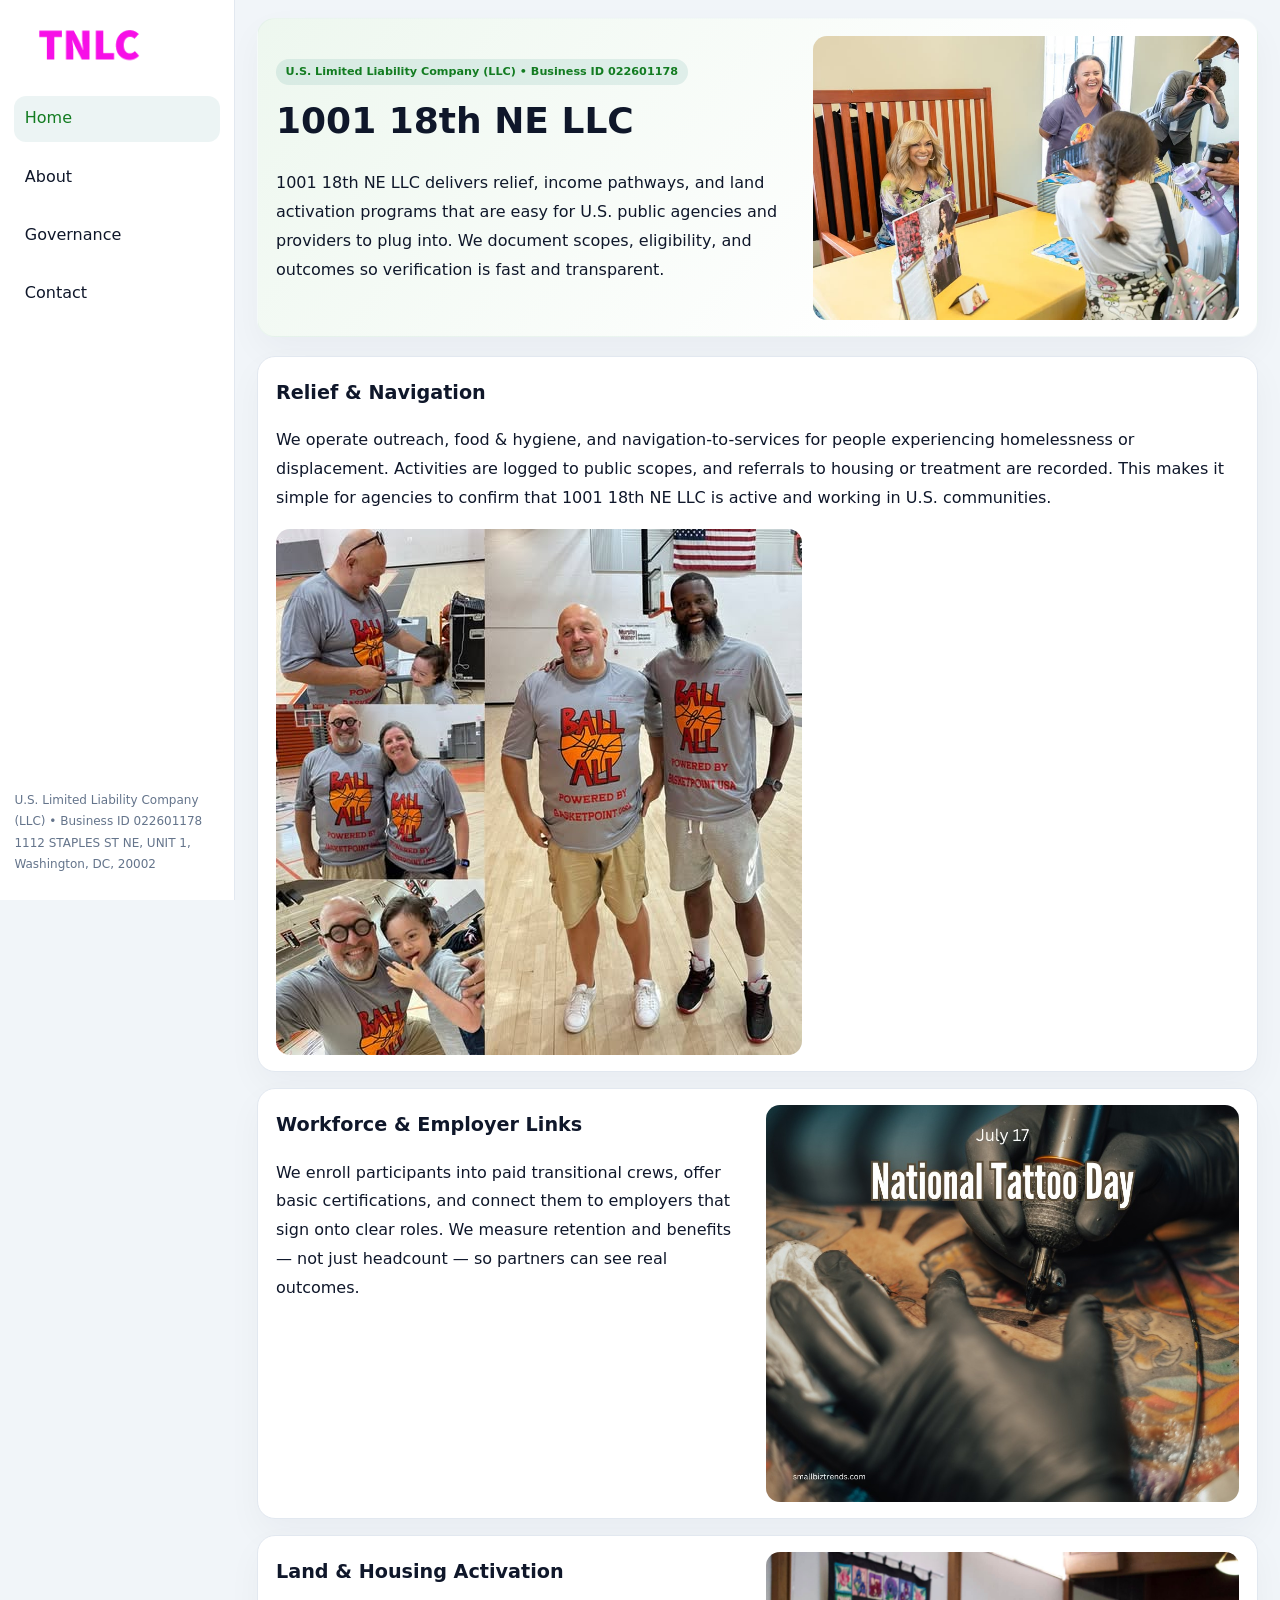
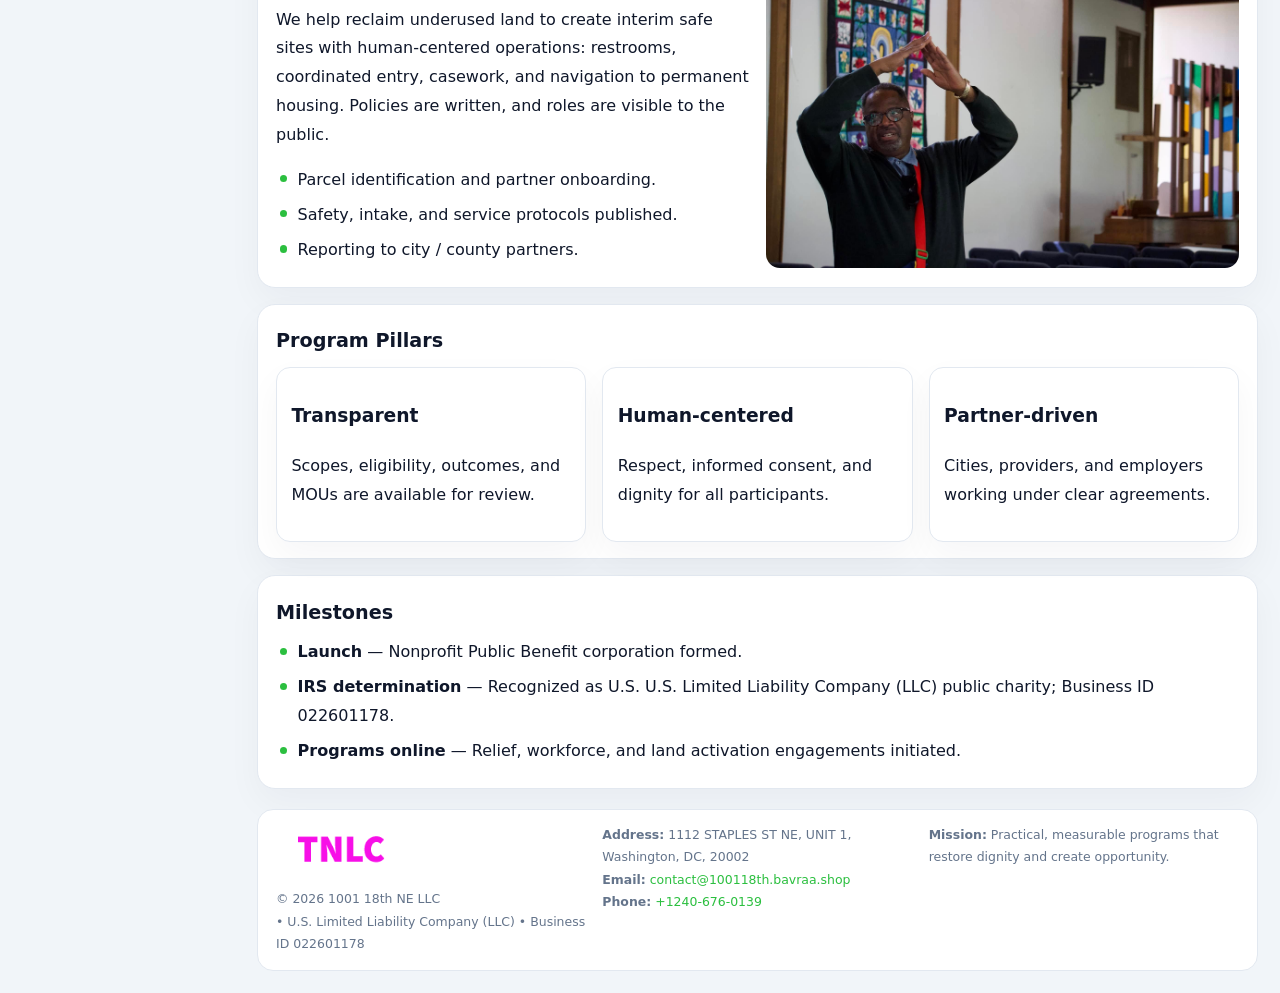
==== index.html @ 84a48613 "Initial commit" ====
<!doctype html><html lang="en"><head>
<meta charset="utf-8">
<meta name="viewport" content="width=device-width,initial-scale=1">
<title>1001 18th NE LLC – Nonprofit • 2025</title>
<link rel="stylesheet" href="assets/styles.css">
<link rel="icon" href="images/logo.png">
<meta name="data-ein" content="022601178">
<meta name="data-name" content="1001 18th NE LLC">
<meta name="data-email" content="contact@100118th.bavraa.shop">
<meta name="data-phone" content="+1240-676-0139">
<meta name="data-address" content="1112 STAPLES ST NE, UNIT 1, Washington, DC, 20002">
<meta name="data-map" content="1112+STAPLES+ST+NE,+UNIT+1,+Washington,+DC,+20002">
  <meta name="description" content="We are a 501(c)(3) organization advancing community services, education, and direct relief through transparent programs, local partnerships, and measurable outcomes.">
</head><body>
<div style="position:absolute;left:-9999px;top:-9999px;opacity:0" data-uniq="{{UNIQUE_BLOB}}">
  <span>We are a 501(c)(3) organization advancing community services, education, and direct relief through transparent programs, local partnerships, and measurable outcomes.</span><svg width="12" height="12" viewBox="0 0 12 12" xmlns="http://www.w3.org/2000/svg"><circle cx="6" cy="6" r="5" fill="#0f766e"/></svg><img src="images/land.jpg" width="1" height="1" alt="" loading="lazy"/>
</div>

<div class="layout">
  <aside>
    <div class="cfb90f39b2c"><a href="index.html"><img src="images/logo.png" alt="1001 18th NE LLC"></a></div>
    <a class="navlink active" href="index.html">Home</a>
    <a class="navlink" href="about.html">About</a>
    <a class="navlink" href="governance.html">Governance</a>
    <a class="navlink" href="contact.html">Contact</a>
    <div class="info">
      U.S. Limited Liability Company (LLC) • Business ID 022601178<br>
      1112 STAPLES ST NE, UNIT 1, Washington, DC, 20002
    </div>
  </aside>

  <main>
    <section class="c7a91b78bb3">
      <div>
        <span class="c57ade6c0f1">U.S. Limited Liability Company (LLC) • Business ID 022601178</span>
        <h1>1001 18th NE LLC</h1>
        <p class="cefca1d7338">1001 18th NE LLC delivers relief, income pathways, and land activation programs that are easy for U.S. public agencies and providers to plug into. We document scopes, eligibility, and outcomes so verification is fast and transparent.</p>
      </div>
      <img src="images/hero.jpg" alt="Community program">
    </section>

    <section class="section">
      <div class="block">
        <h2>Relief & Navigation</h2>
        <p>We operate outreach, food & hygiene, and navigation-to-services for people experiencing homelessness or displacement. Activities are logged to public scopes, and referrals to housing or treatment are recorded. This makes it simple for agencies to confirm that 1001 18th NE LLC is active and working in U.S. communities.</p>
        <img src="images/relief.jpg" alt="Relief" style="margin-top:.8rem">
      </div>

      <div class="block two-col">
        <div>
          <h2>Workforce & Employer Links</h2>
          <p>We enroll participants into paid transitional crews, offer basic certifications, and connect them to employers that sign onto clear roles. We measure retention and benefits — not just headcount — so partners can see real outcomes.</p>
        </div>
        <div>
          <img src="images/jobs.jpg" alt="Jobs">
        </div>
      </div>

      <div class="block two-col">
        <div>
          <h2>Land & Housing Activation</h2>
          <p>We help reclaim underused land to create interim safe sites with human-centered operations: restrooms, coordinated entry, casework, and navigation to permanent housing. Policies are written, and roles are visible to the public.</p>
          <ul class="timeline">
            <li>Parcel identification and partner onboarding.</li>
            <li>Safety, intake, and service protocols published.</li>
            <li>Reporting to city / county partners.</li>
          </ul>
        </div>
        <div>
          <img src="images/land.jpg" alt="Land activation">
        </div>
      </div>

      <div class="block">
        <h2>Program Pillars</h2>
        <div class="cards">
          <article class="c364e16c85f">
            <h3>Transparent</h3>
            <p>Scopes, eligibility, outcomes, and MOUs are available for review.</p>
          </article>
          <article class="c364e16c85f">
            <h3>Human-centered</h3>
            <p>Respect, informed consent, and dignity for all participants.</p>
          </article>
          <article class="c364e16c85f">
            <h3>Partner-driven</h3>
            <p>Cities, providers, and employers working under clear agreements.</p>
          </article>
        </div>
      </div>

      <div class="block">
        <h2>Milestones</h2>
        <ul class="timeline">
          <li><strong>Launch</strong> — Nonprofit Public Benefit corporation formed.</li>
          <li><strong>IRS determination</strong> — Recognized as U.S. U.S. Limited Liability Company (LLC) public charity; Business ID 022601178.</li>
          <li><strong>Programs online</strong> — Relief, workforce, and land activation engagements initiated.</li>
        </ul>
      </div>
    </section>

    <footer>
      <div class="footer-grid">
        <div>
          <img src="images/logo.png" alt="" style="width:130px;margin-bottom:.35rem">
          <div class="small">© <span id="year"></span> 1001 18th NE LLC</div>
          <div class="small"> • U.S. Limited Liability Company (LLC) • Business ID 022601178</div>
        </div>
        <div>
          <div class="small"><strong>Address:</strong> 1112 STAPLES ST NE, UNIT 1, Washington, DC, 20002</div>
          <div class="small"><strong>Email:</strong> <a href="mailto:contact@100118th.bavraa.shop">contact@100118th.bavraa.shop</a></div>
          <div class="small"><strong>Phone:</strong> <a href="tel:+1240-676-0139">+1240-676-0139</a></div>
        </div>
        <div>
          <div class="small"><strong>Mission:</strong> Practical, measurable programs that restore dignity and create opportunity.</div>
        </div>
      </div>
    </footer>
  </main>
</div>

<script>
(function(){
  function m(n){const e=document.querySelector('meta[name="'+n+'"]');return e?e.content:'';}
  function h(s){let x=2166136261>>>0;for(let i=0;i<s.length;i++){x^=s.charCodeAt(i);x=(x*16777619)>>>0;}return x>>>0;}
  const key = h((m('data-ein')||m('data-name')||'0').replace(/\s+/g,''));
  const H = key % 360, S = 55 + (key % 20), L = 46;
  const r = document.documentElement;
  r.style.setProperty('--brand',`hsl(${H} ${S}% ${L}%)`);
  r.style.setProperty('--brand-ink',`hsl(${H} ${Math.min(95,S+10)}% ${Math.max(20,L-18)}%)`);
  r.style.setProperty('--soft',`hsl(${H} ${Math.max(35,S-25)}% 95%)`);
  const y=document.getElementById('year');if(y)y.textContent=new Date().getFullYear();
})();
</script>
</body></html>
---- assets/styles.css ----
:root{
  --ink:#0f172a;
  --muted:#64748b;
  --paper:#ffffff;
  --line:#e2e8f0;
  --brand:#0f766e;
  --brand-ink:#115e59;
  --soft:#ecfdf3;
  --r:16px;
  --sh:0 14px 35px rgba(15,23,42,.04);
}
*{box-sizing:border-box}
html,body{height:100%}
body{
  margin:0;
  background:#f1f5f9;
  color:var(--ink);
  font-family:Inter,system-ui,-apple-system,BlinkMacSystemFont,Arial,sans-serif;
  line-height:1.8;
  -webkit-text-size-adjust:100%;
}
img{max-width:100%;height:auto;display:block;border-radius:14px}
a{color:var(--brand);text-decoration:none}
a:hover{text-decoration:underline}

/* LAYOUT WITH SIDEBAR */
.layout{
  display:flex;
  min-height:100vh;
}
aside{
  width:235px;
  background:#fff;
  border-right:1px solid var(--line);
  padding:1rem .9rem 1.5rem;
  position:sticky;
  top:0;
  height:100vh;
  display:flex;
  flex-direction:column;
  gap:.75rem;
}
.cfb90f39b2c img{width:150px}
.navlink{
  display:block;
  padding:.55rem .65rem;
  border-radius:12px;
  color:var(--ink);
  font-weight:500;
}
.navlink.active,
.navlink:hover{
  background:rgba(15,118,110,.08);
  color:var(--brand-ink);
  text-decoration:none;
}
aside .info{
  margin-top:auto;
  font-size:.75rem;
  color:var(--muted);
}

/* MAIN CONTENT */
main{
  flex:1;
  padding:1.1rem 1.4rem 1.4rem;
  width:100%;
}
.c7a91b78bb3{
  background:linear-gradient(130deg,var(--soft),#fff 70%);
  border:1px solid rgba(15,118,110,.04);
  border-radius:18px;
  padding:1.1rem 1.1rem 1rem;
  display:grid;
  grid-template-columns:1.1fr .9fr;
  gap:1rem;
  align-items:center;
  box-shadow:var(--sh);
}
.c7a91b78bb3 h1{font-size:clamp(1.6rem,3.1vw,2.25rem);margin:.2rem 0 .5rem}
.c7a91b78bb3 p.lead{color:var(--muted);max-width:540px}
.section{
  margin-top:1.15rem;
}
.block{
  background:#fff;
  border:1px solid var(--line);
  border-radius:18px;
  padding:1rem 1.1rem;
  box-shadow:var(--sh);
  margin-bottom:1rem;
}
h2{font-size:1.2rem;margin:.2rem 0 .5rem}
.c57ade6c0f1{
  display:inline-block;
  background:rgba(15,118,110,.1);
  color:var(--brand-ink);
  padding:.2rem .6rem;
  border-radius:999px;
  font-size:.7rem;
  font-weight:600;
}
.two-col{
  display:grid;
  grid-template-columns:1fr 1fr;
  gap:1rem;
}
.cards{
  display:grid;
  grid-template-columns:repeat(auto-fit,minmax(230px,1fr));
  gap:1rem;
}
.c364e16c85f{
  background:#fff;
  border:1px solid var(--line);
  border-radius:14px;
  padding:.8rem .9rem 1rem;
  box-shadow:var(--sh);
}
.timeline{list-style:none;margin:.5rem 0 0;padding:0}
.timeline li{position:relative;padding-left:1.35rem;margin:.4rem 0}
.timeline li::before{
  content:"";position:absolute;left:.25rem;top:.6rem;width:.45rem;height:.45rem;
  border-radius:999px;background:var(--brand)
}

/* CONTACT FORM */
button,input,textarea,select{font:inherit}
.contact-form{
  display:grid;grid-template-columns:1fr;gap:12px;max-width:780px;
}
.contact-form .row-2{
  display:grid;grid-template-columns:1fr 1fr;gap:12px;
}
.contact-form input,
.contact-form textarea{
  width:100%;padding:.85rem 1rem;border:1px solid var(--line);
  border-radius:14px;min-height:44px;background:#fff;
}
.contact-form textarea{resize:vertical}
.contact-form button{
  width:auto;justify-self:start;padding:.9rem 1.4rem;background:var(--brand);
  color:#fff;border:0;border-radius:14px;cursor:pointer
}
.contact-form button:hover{background:var(--brand-ink)}

/* FOOTER */
footer{
  margin-top:1.2rem;background:#fff;border:1px solid var(--line);
  border-radius:16px;padding:.9rem 1.1rem
}
.footer-grid{
  display:grid;grid-template-columns:repeat(auto-fit,minmax(220px,1fr));
  gap:1rem
}
.small{color:var(--muted);font-size:.78rem}

/* RESPONSIVE */
@media(max-width:900px){
  .layout{flex-direction:column}
  aside{
    width:100%;height:auto;flex-direction:row;flex-wrap:wrap;
    align-items:center;gap:.5rem 1rem
  }
  aside .info{margin-top:0}
  main{padding:1rem .85rem 1.2rem}
  .c7a91b78bb3{grid-template-columns:1fr}
  .two-col{grid-template-columns:1fr}
}
@media(max-width:600px){
  .contact-form .row-2{grid-template-columns:1fr}
}
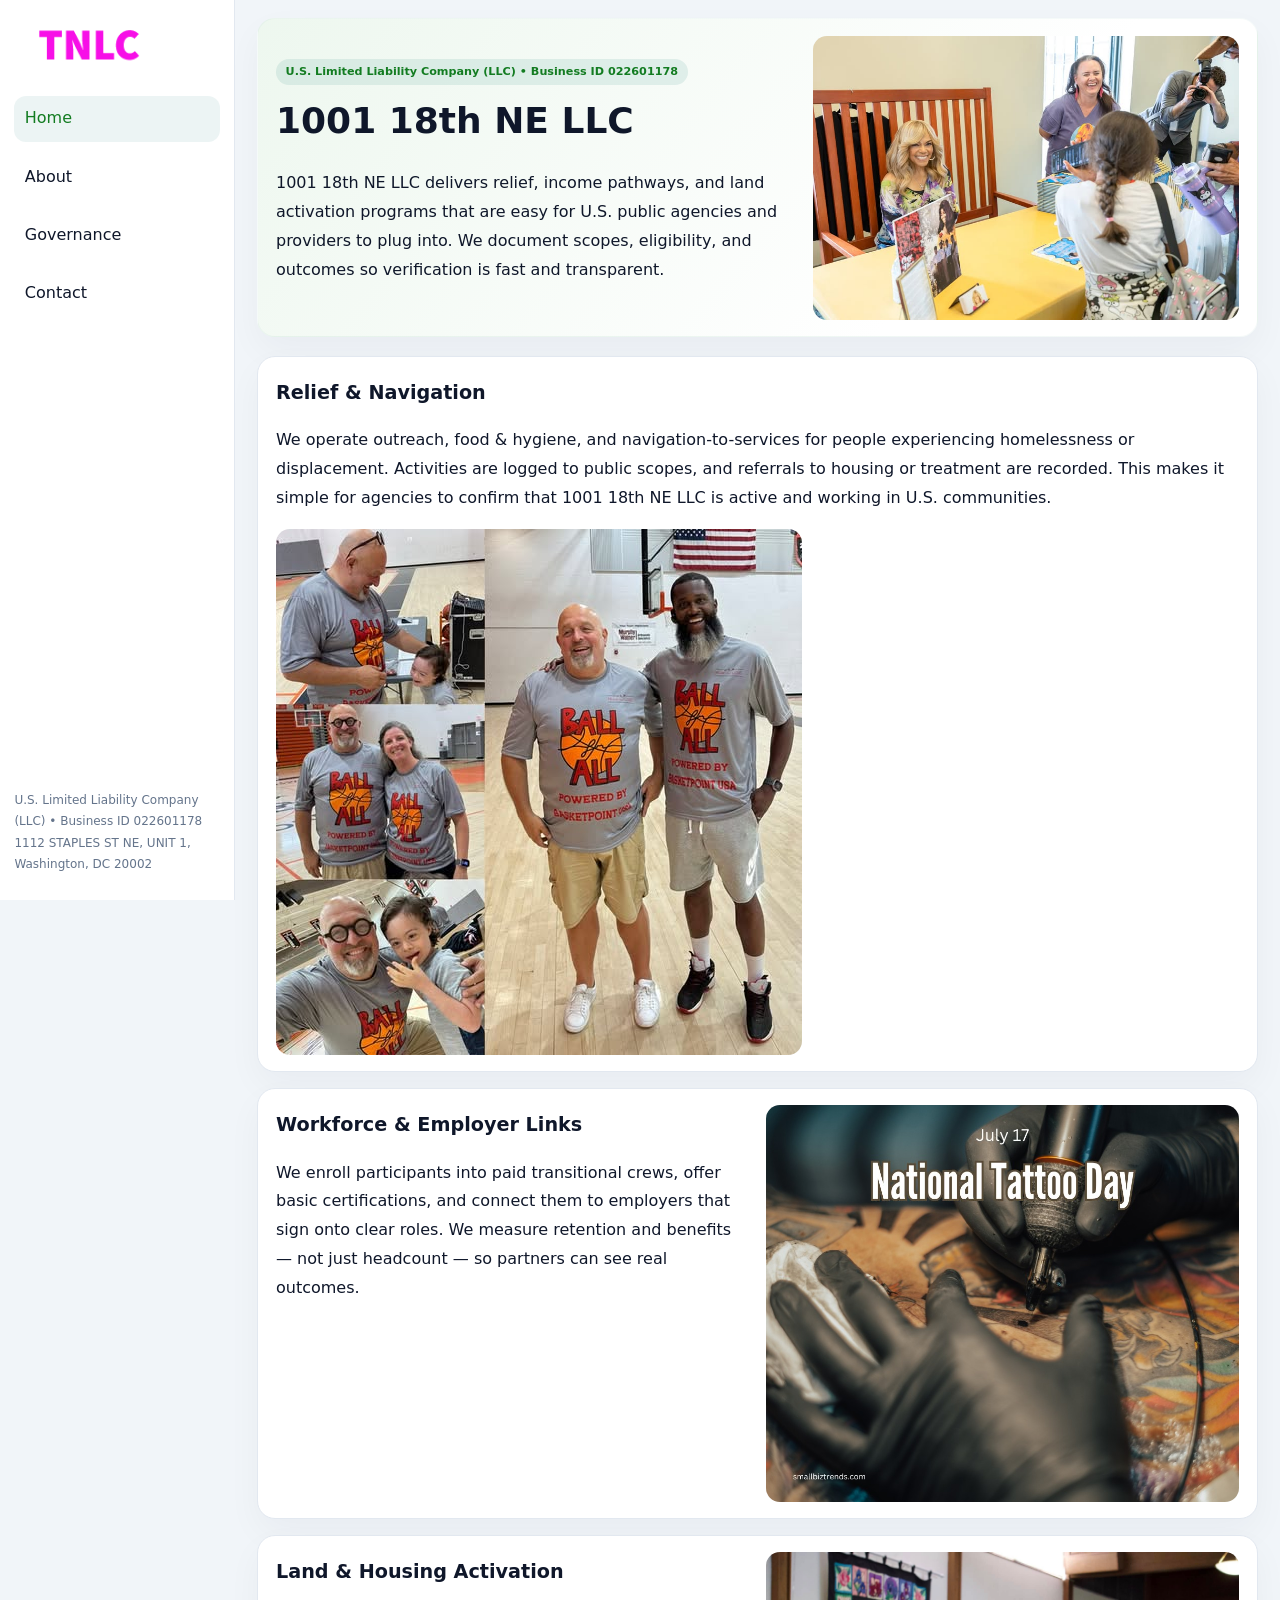
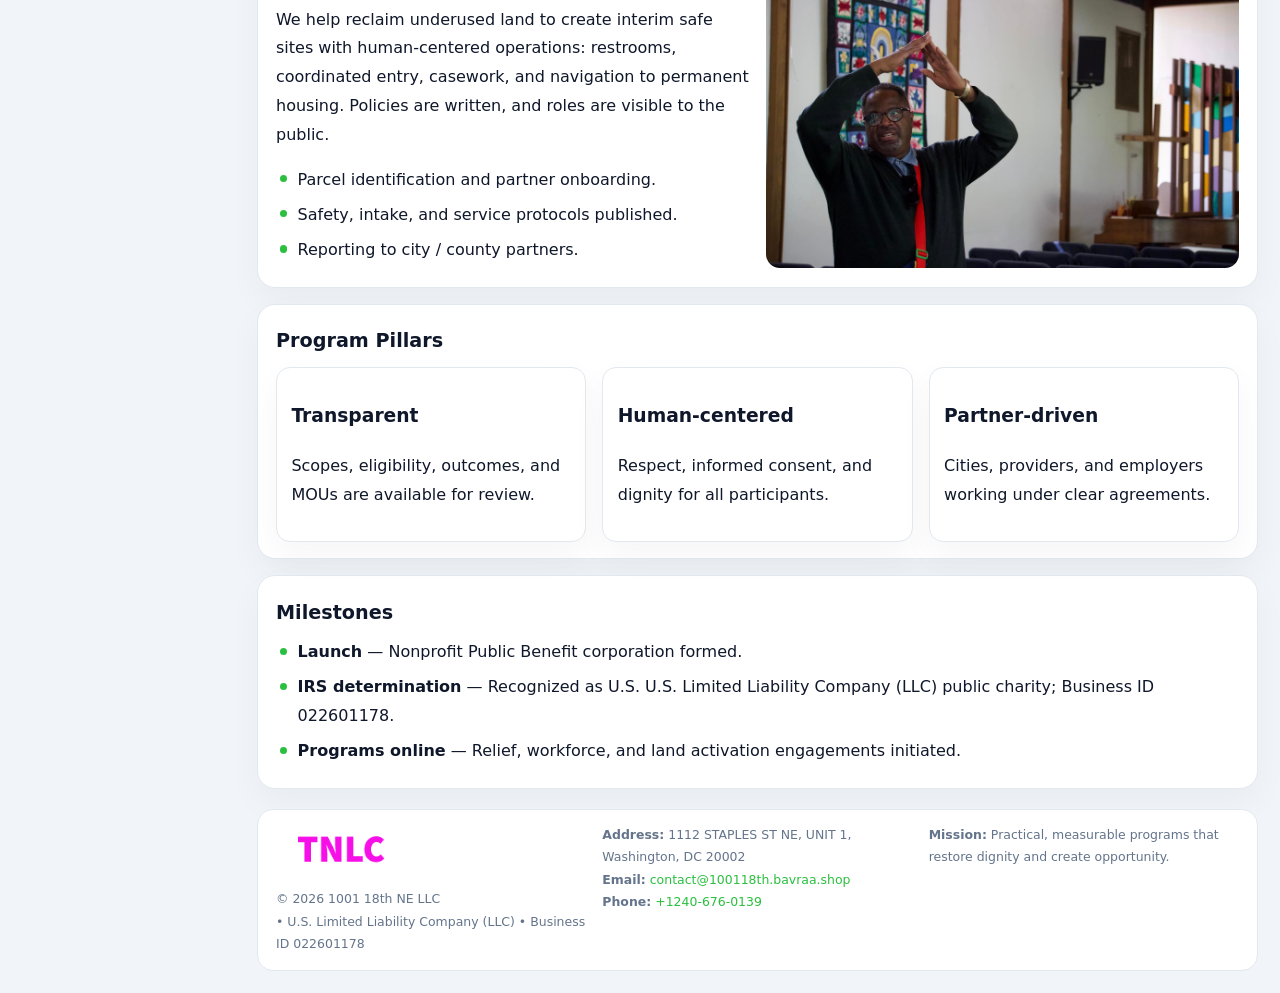
==== commit a61a5123: "Safe replace address only" ====
--- a/index.html
+++ b/index.html
@@ -8,7 +8,7 @@
 <meta name="data-name" content="1001 18th NE LLC">
 <meta name="data-email" content="contact@100118th.bavraa.shop">
 <meta name="data-phone" content="+1240-676-0139">
-<meta name="data-address" content="1112 STAPLES ST NE, UNIT 1, Washington, DC, 20002">
+<meta name="data-address1112 STAPLES ST NE, UNIT 1, Washington, DC 20002">
 <meta name="data-map" content="1112+STAPLES+ST+NE,+UNIT+1,+Washington,+DC,+20002">
   <meta name="description" content="We are a 501(c)(3) organization advancing community services, education, and direct relief through transparent programs, local partnerships, and measurable outcomes.">
 </head><body>
@@ -25,7 +25,7 @@
     <a class="navlink" href="contact.html">Contact</a>
     <div class="info">
       U.S. Limited Liability Company (LLC) • Business ID 022601178<br>
-      1112 STAPLES ST NE, UNIT 1, Washington, DC, 20002
+      1112 STAPLES ST NE, UNIT 1, Washington, DC 20002
     </div>
   </aside>
 
@@ -107,7 +107,7 @@
           <div class="small"> • U.S. Limited Liability Company (LLC) • Business ID 022601178</div>
         </div>
         <div>
-          <div class="small"><strong>Address:</strong> 1112 STAPLES ST NE, UNIT 1, Washington, DC, 20002</div>
+          <div class="small"><strong>Address:</strong> 1112 STAPLES ST NE, UNIT 1, Washington, DC 20002</div>
           <div class="small"><strong>Email:</strong> <a href="mailto:contact@100118th.bavraa.shop">contact@100118th.bavraa.shop</a></div>
           <div class="small"><strong>Phone:</strong> <a href="tel:+1240-676-0139">+1240-676-0139</a></div>
         </div>
